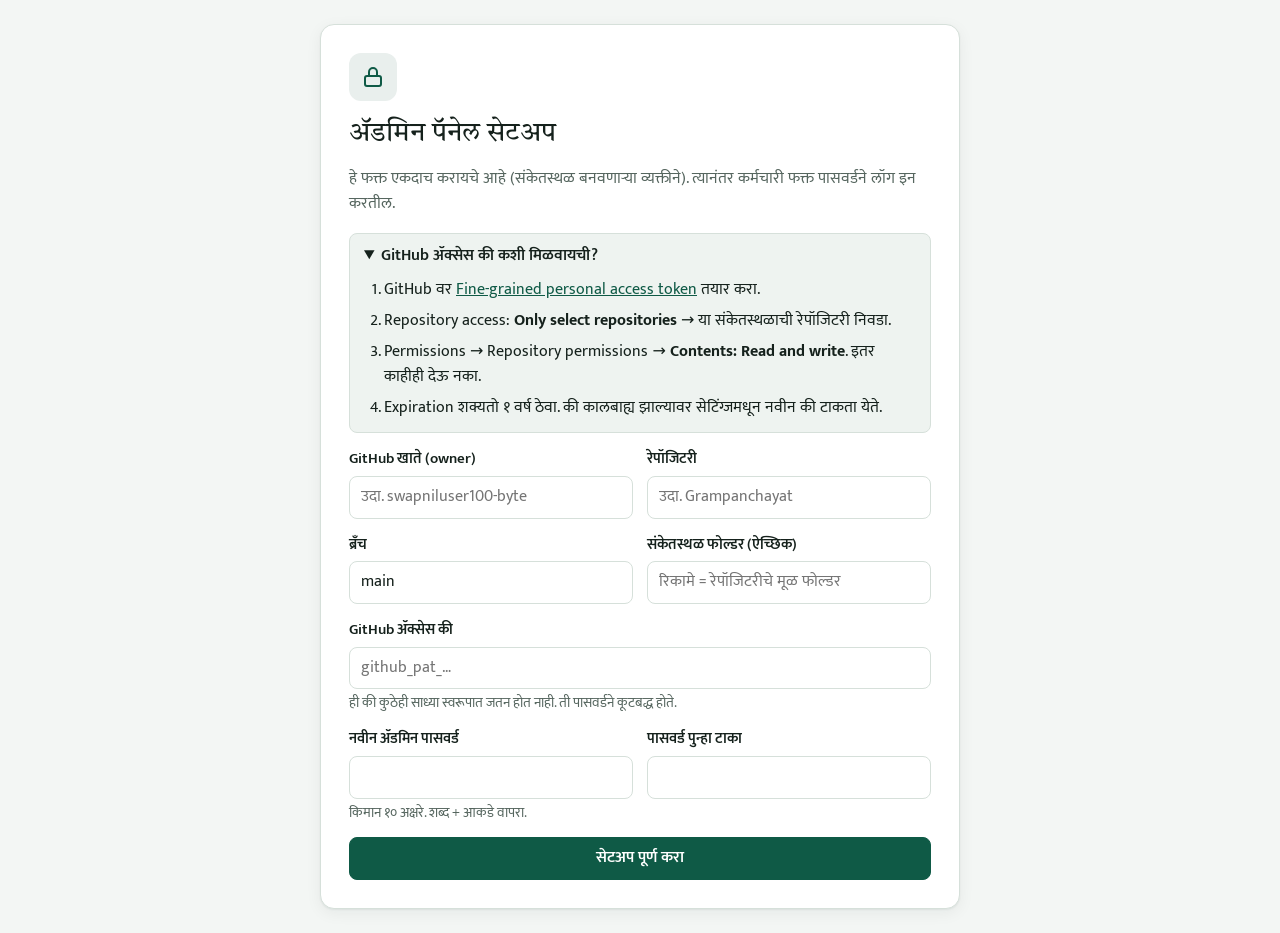
==== admin/index.html @ 60639480 "Add password-protected admin panel Staff can edit all of config.js from /admin/ and save straight to" ====
<!doctype html>
<html lang="mr">
<head>
  <meta charset="utf-8">
  <meta name="viewport" content="width=device-width, initial-scale=1, viewport-fit=cover">
  <meta name="robots" content="noindex, nofollow">
  <title>ॲडमिन पॅनेल — ग्रामपंचायत</title>
  <link rel="preconnect" href="https://fonts.googleapis.com">
  <link rel="preconnect" href="https://fonts.gstatic.com" crossorigin>
  <link rel="stylesheet" href="https://fonts.googleapis.com/css2?family=Mukta:wght@400;500;600;700&family=Tiro+Devanagari+Marathi&display=swap">
  <link rel="stylesheet" href="admin.css">
</head>
<body>
  <div id="root"><noscript><p style="padding:24px">ॲडमिन पॅनेल वापरण्यासाठी ब्राउझरमध्ये JavaScript सुरू करा.</p></noscript></div>
  <!-- ॲडमिन पॅनेल: config.js मधील सर्व माहिती येथून बदलता येते. सेटअपसाठी README.md पाहा. -->
  <script src="admin.js"></script>
</body>
</html>
---- admin/admin.css ----
/* ॲडमिन पॅनेल — संकेतस्थळाचेच रंग व फॉन्ट */
:root {
  --brand: #0f5a46;
  --accent: #c27a0e;
  --bg: #f3f6f4;
  --surface: #ffffff;
  --surface-2: #eef3f0;
  --fg: #15211c;
  --muted: #56665f;
  --line: #d6e0da;
  --brand-ink: var(--brand);
  --brand-soft: color-mix(in oklab, var(--brand) 9%, var(--surface));
  --on-brand: #fff;
  --ok: #1d7a46;
  --warn: #9a5c00;
  --danger: #b3261e;
  --shadow: 0 1px 2px rgb(20 40 30 / .06), 0 4px 16px rgb(20 40 30 / .06);
  --font-display: "Tiro Devanagari Marathi", "Noto Serif Devanagari", Georgia, serif;
  --font-body: "Mukta", "Noto Sans Devanagari", system-ui, sans-serif;
  --radius: 10px;
  color-scheme: light;
}
@media (prefers-color-scheme: dark) {
  :root:not([data-theme="light"]) {
    --bg: #0d1412; --surface: #131c19; --surface-2: #18231f; --fg: #e3ebe7; --muted: #9aaba3; --line: #263530;
    --brand-ink: color-mix(in oklab, var(--brand) 45%, white);
    --brand-soft: color-mix(in oklab, var(--brand) 22%, var(--surface));
    --ok: #5cc98a; --warn: #f0b04a; --danger: #ff8a80;
    --shadow: 0 1px 2px rgb(0 0 0 / .3), 0 4px 16px rgb(0 0 0 / .25);
    color-scheme: dark;
  }
}
:root[data-theme="dark"] {
  --bg: #0d1412; --surface: #131c19; --surface-2: #18231f; --fg: #e3ebe7; --muted: #9aaba3; --line: #263530;
  --brand-ink: color-mix(in oklab, var(--brand) 45%, white);
  --brand-soft: color-mix(in oklab, var(--brand) 22%, var(--surface));
  --ok: #5cc98a; --warn: #f0b04a; --danger: #ff8a80;
  color-scheme: dark;
}

*, *::before, *::after { box-sizing: border-box; }
html, body { margin: 0; }
body { background: var(--bg); color: var(--fg); font: 400 1rem/1.55 var(--font-body); -webkit-font-smoothing: antialiased; }
h1, h2, h3, p { margin: 0; }
a { color: var(--brand-ink); }
button, input, select, textarea { font: inherit; color: inherit; }
.muted { color: var(--muted); }
.small { font-size: .875rem; }
[hidden] { display: none !important; }

.ic { display: inline-flex; width: 18px; height: 18px; flex: none; }
.ic svg { width: 100%; height: 100%; fill: none; stroke: currentColor; stroke-width: 2; stroke-linecap: round; stroke-linejoin: round; }

/* ---------- buttons ---------- */
.btn { display: inline-flex; align-items: center; justify-content: center; gap: 6px; min-height: 40px; padding: 8px 14px; border: 1px solid var(--line); border-radius: 8px;
  background: var(--surface); font-weight: 600; cursor: pointer; text-decoration: none; color: var(--fg); white-space: nowrap; }
.btn:hover { border-color: color-mix(in oklab, var(--brand) 40%, var(--line)); }
.btn:disabled { opacity: .45; cursor: not-allowed; }
.btn.primary { background: var(--brand); border-color: var(--brand); color: var(--on-brand); }
.btn.primary:hover:not(:disabled) { background: color-mix(in oklab, var(--brand) 85%, black); }
.btn.ghost { background: transparent; }
.btn.small { min-height: 34px; padding: 5px 10px; font-size: .9rem; }
.btn.wide { width: 100%; }
.btn.add { border-style: dashed; color: var(--brand-ink); background: transparent; justify-self: start; }
.ibtn { display: inline-grid; place-items: center; width: 32px; height: 32px; border: 0; border-radius: 6px; background: transparent; color: var(--muted); cursor: pointer; }
.ibtn:hover { background: var(--surface-2); color: var(--fg); }
.ibtn.danger:hover { color: var(--danger); }
.ibtn.dim { opacity: .3; pointer-events: none; }
.ibtn .ic { width: 16px; height: 16px; }
button.link { border: 0; background: none; padding: 0; color: var(--brand-ink); text-decoration: underline; cursor: pointer; }
:focus-visible { outline: 3px solid color-mix(in oklab, var(--accent) 70%, transparent); outline-offset: 2px; }

/* ---------- forms ---------- */
.field { display: grid; gap: 5px; align-content: start; min-width: 0; }
.field > label, .field > .label { font-weight: 600; font-size: .95rem; }
.req { color: var(--danger); }
.hint { color: var(--muted); font-size: .85rem; line-height: 1.4; }
.hint.money { color: var(--brand-ink); font-weight: 600; }
input[type="text"], input[type="password"], input[type="number"], input[type="date"], input[type="search"], input:not([type]), select, textarea {
  width: 100%; min-height: 42px; padding: 8px 11px; border: 1px solid var(--line); border-radius: 8px; background: var(--surface); }
textarea { resize: vertical; line-height: 1.5; }
input:focus, select:focus, textarea:focus { outline: none; border-color: var(--brand-ink); box-shadow: 0 0 0 3px color-mix(in oklab, var(--brand) 18%, transparent); }
input:disabled { opacity: .55; }
.form-err { padding: 10px 12px; border-radius: 8px; background: color-mix(in oklab, var(--danger) 10%, var(--surface)); color: var(--danger); font-weight: 500; }
.stack { display: grid; gap: 14px; }
.stack.narrow { max-width: 560px; }
.grid2 { display: grid; grid-template-columns: repeat(auto-fit, minmax(200px, 1fr)); gap: 14px; }
.row { display: flex; gap: 8px; align-items: center; flex-wrap: wrap; }
.row > input { flex: 1 1 220px; }

.switch { display: inline-flex; align-items: center; gap: 10px; cursor: pointer; font-weight: 600; }
.switch input { position: absolute; opacity: 0; width: 1px; height: 1px; }
.switch .track { position: relative; width: 42px; height: 24px; flex: none; border-radius: 99px; background: var(--line); transition: background .15s; }
.switch .track::after { content: ""; position: absolute; top: 3px; left: 3px; width: 18px; height: 18px; border-radius: 50%; background: #fff; box-shadow: 0 1px 2px rgb(0 0 0 / .3); transition: transform .15s; }
.switch input:checked + .track { background: var(--brand); }
.switch input:checked + .track::after { transform: translateX(18px); }
.switch input:focus-visible + .track { outline: 3px solid color-mix(in oklab, var(--accent) 70%, transparent); outline-offset: 2px; }
.field.check { align-content: center; padding-top: 22px; }

.color-row { display: flex; gap: 8px; }
.color-row input[type="color"] { width: 52px; height: 42px; padding: 3px; border: 1px solid var(--line); border-radius: 8px; background: var(--surface); cursor: pointer; }
.color-row .hex { max-width: 140px; font-family: ui-monospace, monospace; }

/* ---------- auth screens ---------- */
.screen.auth { min-height: 100vh; display: grid; place-items: center; padding: 24px 16px; }
.auth-card { width: 100%; max-width: 420px; background: var(--surface); border: 1px solid var(--line); border-radius: 14px; box-shadow: var(--shadow); padding: 28px; display: grid; gap: 16px; }
.auth-card.wide-card { max-width: 640px; }
.auth-card h1 { font: 400 1.7rem/1.25 var(--font-display); }
.auth-mark { width: 48px; height: 48px; border-radius: 12px; display: grid; place-items: center; background: var(--brand-soft); color: var(--brand-ink); }
.auth-mark .ic { width: 24px; height: 24px; }
.auth-foot { display: flex; justify-content: space-between; gap: 12px; flex-wrap: wrap; font-size: .95rem; }
.help { border: 1px solid var(--line); border-radius: 8px; padding: 10px 14px; background: var(--surface-2); }
.help summary { cursor: pointer; font-weight: 600; }
.steps { margin: 10px 0 2px; padding-left: 20px; display: grid; gap: 6px; }

/* ---------- app shell ---------- */
.topbar { position: sticky; top: 0; z-index: 20; display: flex; align-items: center; justify-content: space-between; gap: 12px; padding: 10px 20px;
  background: var(--brand); color: var(--on-brand); box-shadow: 0 2px 10px rgb(0 0 0 / .12); }
.topbar .brand { display: grid; line-height: 1.2; min-width: 0; }
.topbar .brand b { font: 400 1.2rem/1.2 var(--font-display); white-space: nowrap; overflow: hidden; text-overflow: ellipsis; }
.topbar .brand small { opacity: .8; font-size: .8rem; }
.topbar .actions { display: flex; align-items: center; gap: 8px; }
.topbar .btn { min-height: 38px; }
.topbar .btn.ghost { color: var(--on-brand); border-color: rgb(255 255 255 / .35); }
.topbar .btn.ghost:hover:not(:disabled) { background: rgb(255 255 255 / .12); }
.topbar .btn.primary { background: var(--accent); border-color: var(--accent); color: #fff; }
.topbar .btn.primary:hover:not(:disabled) { background: color-mix(in oklab, var(--accent) 85%, black); }
.topbar .btn:disabled { opacity: .5; }
.status { font-size: .85rem; padding: 4px 10px; border-radius: 99px; background: rgb(255 255 255 / .14); white-space: nowrap; }
.status.warn { background: #fff3d6; color: #6b4300; font-weight: 600; }

.body { display: grid; grid-template-columns: 240px minmax(0, 1fr); min-height: calc(100vh - 60px); }
.side { border-right: 1px solid var(--line); background: var(--surface); }
.side ul { list-style: none; margin: 0; padding: 12px 10px; position: sticky; top: 60px; display: grid; gap: 2px; }
.side a { display: flex; align-items: center; justify-content: space-between; gap: 8px; padding: 9px 12px; border-radius: 8px; color: var(--fg); text-decoration: none; font-weight: 500; }
.side a:hover { background: var(--surface-2); }
.side a.on { background: var(--brand-soft); color: var(--brand-ink); font-weight: 700; }
.side .dot { width: 8px; height: 8px; border-radius: 50%; background: var(--accent); flex: none; }

.main { padding: 28px 32px 80px; max-width: 980px; width: 100%; }
.page-head { margin-bottom: 20px; display: grid; gap: 4px; }
.page-head h1 { font: 400 2rem/1.2 var(--font-display); }

.card { background: var(--surface); border: 1px solid var(--line); border-radius: var(--radius); box-shadow: var(--shadow); padding: 20px; margin-bottom: 20px; display: grid; gap: 16px; }
.card, .list, .list .items, .stack, .strings { grid-template-columns: minmax(0, 1fr); }
.card.off { background: var(--surface-2); box-shadow: none; justify-items: start; }
.card-head { display: flex; justify-content: space-between; align-items: flex-start; gap: 12px; }
.card-head h2 { font-size: 1.2rem; font-weight: 700; }
.card-head p { font-size: .9rem; margin-top: 2px; }
.fields { display: grid; grid-template-columns: repeat(2, minmax(0, 1fr)); gap: 16px 18px; }
.field.full { grid-column: 1 / -1; }

/* ---------- lists ---------- */
.list { display: grid; gap: 10px; }
.list .items { display: grid; gap: 8px; }
.list-tools { display: flex; gap: 10px; align-items: center; flex-wrap: wrap; }
.list-tools .filter { flex: 1 1 200px; max-width: 320px; }
.empty { color: var(--muted); font-size: .95rem; padding: 10px 0; }
.item { border: 1px solid var(--line); border-radius: 8px; background: var(--surface); }
.item[open] { border-color: color-mix(in oklab, var(--brand) 35%, var(--line)); box-shadow: 0 0 0 3px color-mix(in oklab, var(--brand) 8%, transparent); }
.item > summary { display: flex; align-items: center; gap: 10px; padding: 6px 6px 6px 12px; cursor: pointer; list-style: none; min-height: 48px; }
.item > summary::-webkit-details-marker { display: none; }
.item > summary:hover { background: var(--surface-2); border-radius: 8px; }
.it-n { min-width: 24px; height: 24px; display: inline-grid; place-items: center; border-radius: 6px; background: var(--surface-2); color: var(--muted); font-size: .8rem; font-weight: 600; flex: none; }
.it-title { flex: 1; min-width: 0; overflow: hidden; text-overflow: ellipsis; white-space: nowrap; font-weight: 500; }
.it-thumb { width: 44px; height: 34px; border-radius: 5px; overflow: hidden; display: grid; place-items: center; background: var(--surface-2); color: var(--muted); flex: none; }
.it-thumb img { width: 100%; height: 100%; object-fit: cover; }
.it-actions { display: inline-flex; gap: 0; flex: none; }
.it-body { padding: 6px 14px 16px; border-top: 1px solid var(--line); }
.it-body > .fields { padding-top: 12px; }
.list.nested { padding: 10px; border-radius: 8px; background: var(--surface-2); }
.list.nested .item { background: var(--surface); }

.strings { display: grid; gap: 8px; }
.srow { display: flex; gap: 6px; align-items: flex-start; }
.srow > input, .srow > textarea { flex: 1; }
.srow .it-actions { padding-top: 5px; }

/* ---------- media ---------- */
.media { display: flex; gap: 14px; align-items: flex-start; }
.media-prev { width: 120px; height: 90px; border-radius: 8px; border: 1px solid var(--line); background: var(--surface-2); display: grid; place-items: center; overflow: hidden; color: var(--muted); flex: none; text-align: center; padding: 4px; }
.media-prev img { width: 100%; height: 100%; object-fit: cover; margin: -4px; width: calc(100% + 8px); height: calc(100% + 8px); }
.media-prev .ic { width: 28px; height: 28px; }
.media-side { display: grid; gap: 8px; flex: 1; min-width: 0; }
.media.file { display: block; }
.media.file .row > input { flex: 1 1 260px; }

/* ---------- menu sections ---------- */
.sec-list { display: grid; gap: 6px; }
.sec-row { display: grid; grid-template-columns: auto 150px minmax(0, 1fr) auto; gap: 12px; align-items: center; padding: 6px 6px 6px 12px; border: 1px solid var(--line); border-radius: 8px; }
.sec-row.off { background: var(--surface-2); }
.sec-row.off .sec-id { color: var(--muted); }
.sec-id { font-weight: 600; }

.info { display: grid; grid-template-columns: max-content 1fr; gap: 6px 16px; margin: 0; }
.info dt { color: var(--muted); }
.info dd { margin: 0; font-weight: 500; overflow-wrap: anywhere; }

/* ---------- overlays ---------- */
.toast { position: fixed; left: 50%; bottom: 24px; transform: translateX(-50%); z-index: 100; max-width: min(560px, calc(100vw - 32px)); padding: 12px 18px; border-radius: 10px;
  background: #15211c; color: #fff; box-shadow: 0 8px 30px rgb(0 0 0 / .25); font-weight: 500; animation: rise .2s ease-out; }
.toast.ok { background: var(--brand); }
.toast.err { background: #8c1d18; }
@keyframes rise { from { opacity: 0; transform: translate(-50%, 8px); } }
.busy { position: fixed; inset: 0; z-index: 90; display: grid; place-items: center; background: rgb(10 20 16 / .35); }
.busy-box { display: flex; align-items: center; gap: 12px; padding: 16px 22px; border-radius: 12px; background: var(--surface); box-shadow: var(--shadow); font-weight: 600; }
.spin { width: 20px; height: 20px; border-radius: 50%; border: 3px solid var(--line); border-top-color: var(--brand); animation: spin .8s linear infinite; }
@keyframes spin { to { transform: rotate(360deg); } }

dialog.preview { width: min(1280px, calc(100vw - 24px)); height: calc(100vh - 24px); max-width: none; max-height: none; padding: 0; border: 0; border-radius: 12px; background: var(--surface); color: var(--fg); overflow: hidden; }
dialog.preview[open] { display: grid; grid-template-rows: auto 1fr; }
dialog.preview::backdrop { background: rgb(0 0 0 / .55); }
.pv-bar { display: flex; justify-content: space-between; align-items: center; gap: 12px; padding: 10px 14px; border-bottom: 1px solid var(--line); flex-wrap: wrap; }
.pv-stage { background: var(--surface-2); display: grid; justify-items: center; min-height: 0; }
.pv-stage iframe { width: 100%; height: 100%; border: 0; background: #fff; }
.pv-stage.mobile iframe { width: 390px; max-width: 100%; border-left: 1px solid var(--line); border-right: 1px solid var(--line); }

/* ---------- small screens ---------- */
@media (max-width: 860px) {
  .body { grid-template-columns: minmax(0, 1fr); }
  .side { min-width: 0; border-right: 0; border-bottom: 1px solid var(--line); position: sticky; top: 58px; z-index: 10; }
  .side ul { display: flex; overflow-x: auto; padding: 8px 12px; position: static; scrollbar-width: none; }
  .side a { white-space: nowrap; padding: 7px 12px; }
  .main { padding: 20px 16px 80px; }
  .hide-sm { display: none !important; }
  .topbar { padding: 8px 16px; }
  .status { display: none; }
}
@media (max-width: 600px) {
  .fields { grid-template-columns: 1fr; }
  .field.check { padding-top: 0; }
  .card { padding: 16px; }
  .page-head h1 { font-size: 1.6rem; }
  .topbar .btn span:not(.ic) { display: none; }
  .topbar .btn.primary span:not(.ic) { display: inline; }
  .sec-row { grid-template-columns: auto minmax(0, 1fr) auto; }
  .sec-row .sec-id { display: none; }
  .media { flex-direction: column; }
  .media-prev { width: 100%; height: 160px; }
  .it-actions .ibtn { width: 30px; }
}
@media (prefers-reduced-motion: reduce) { *, *::before, *::after { animation: none !important; transition: none !important; } }
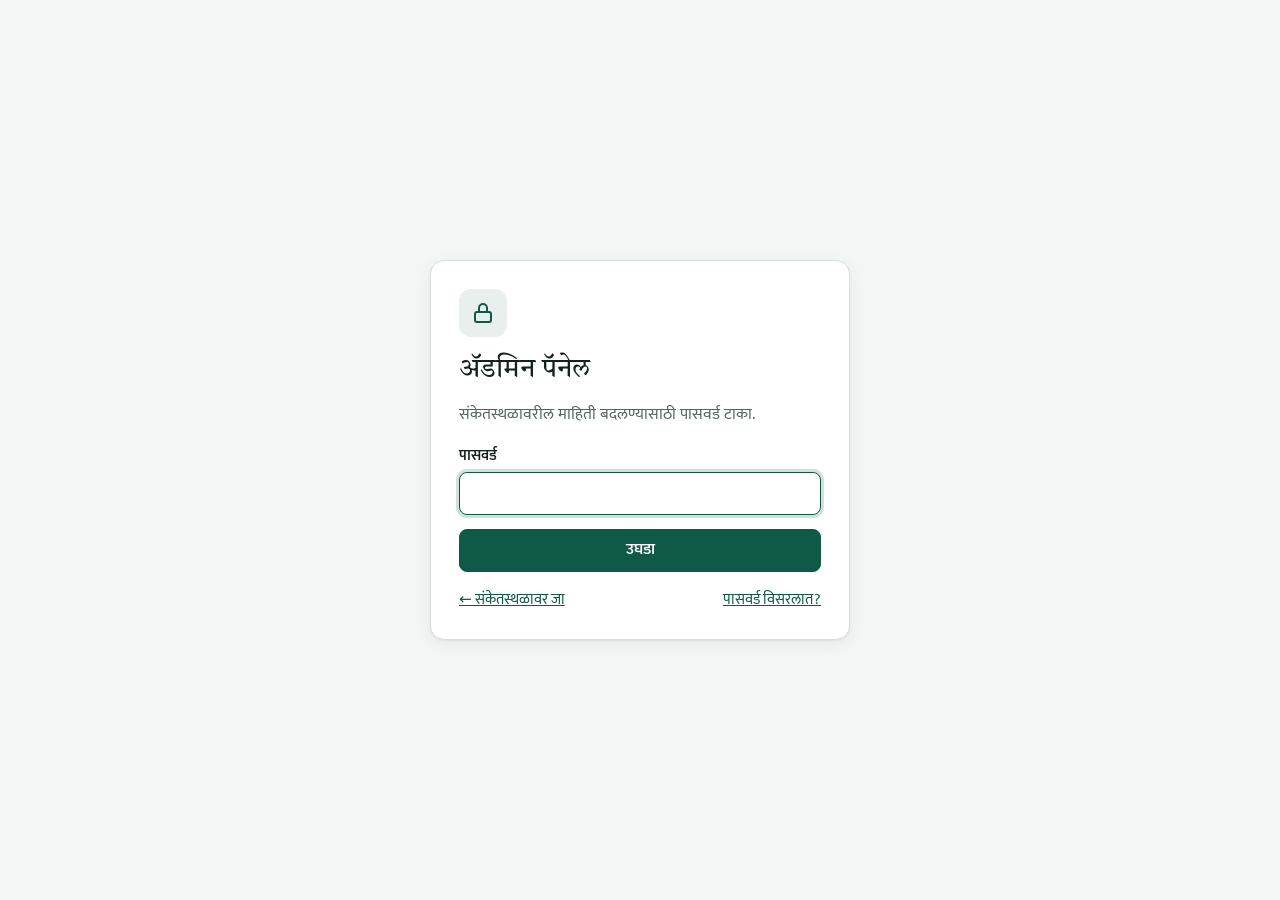
==== commit 0da44535: "Add SitePragati renewal gate Public site shows a neutral "temporarily unavailable" notice once the r" ====
--- a/admin/index.html
+++ b/admin/index.html
@@ -14,5 +14,6 @@
   <div id="root"><noscript><p style="padding:24px">ॲडमिन पॅनेल वापरण्यासाठी ब्राउझरमध्ये JavaScript सुरू करा.</p></noscript></div>
   <!-- ॲडमिन पॅनेल: config.js मधील सर्व माहिती येथून बदलता येते. सेटअपसाठी README.md पाहा. -->
   <script src="admin.js"></script>
+  <script src="../assets/renewal-gate.js" data-mode="admin"></script>
 </body>
 </html>
